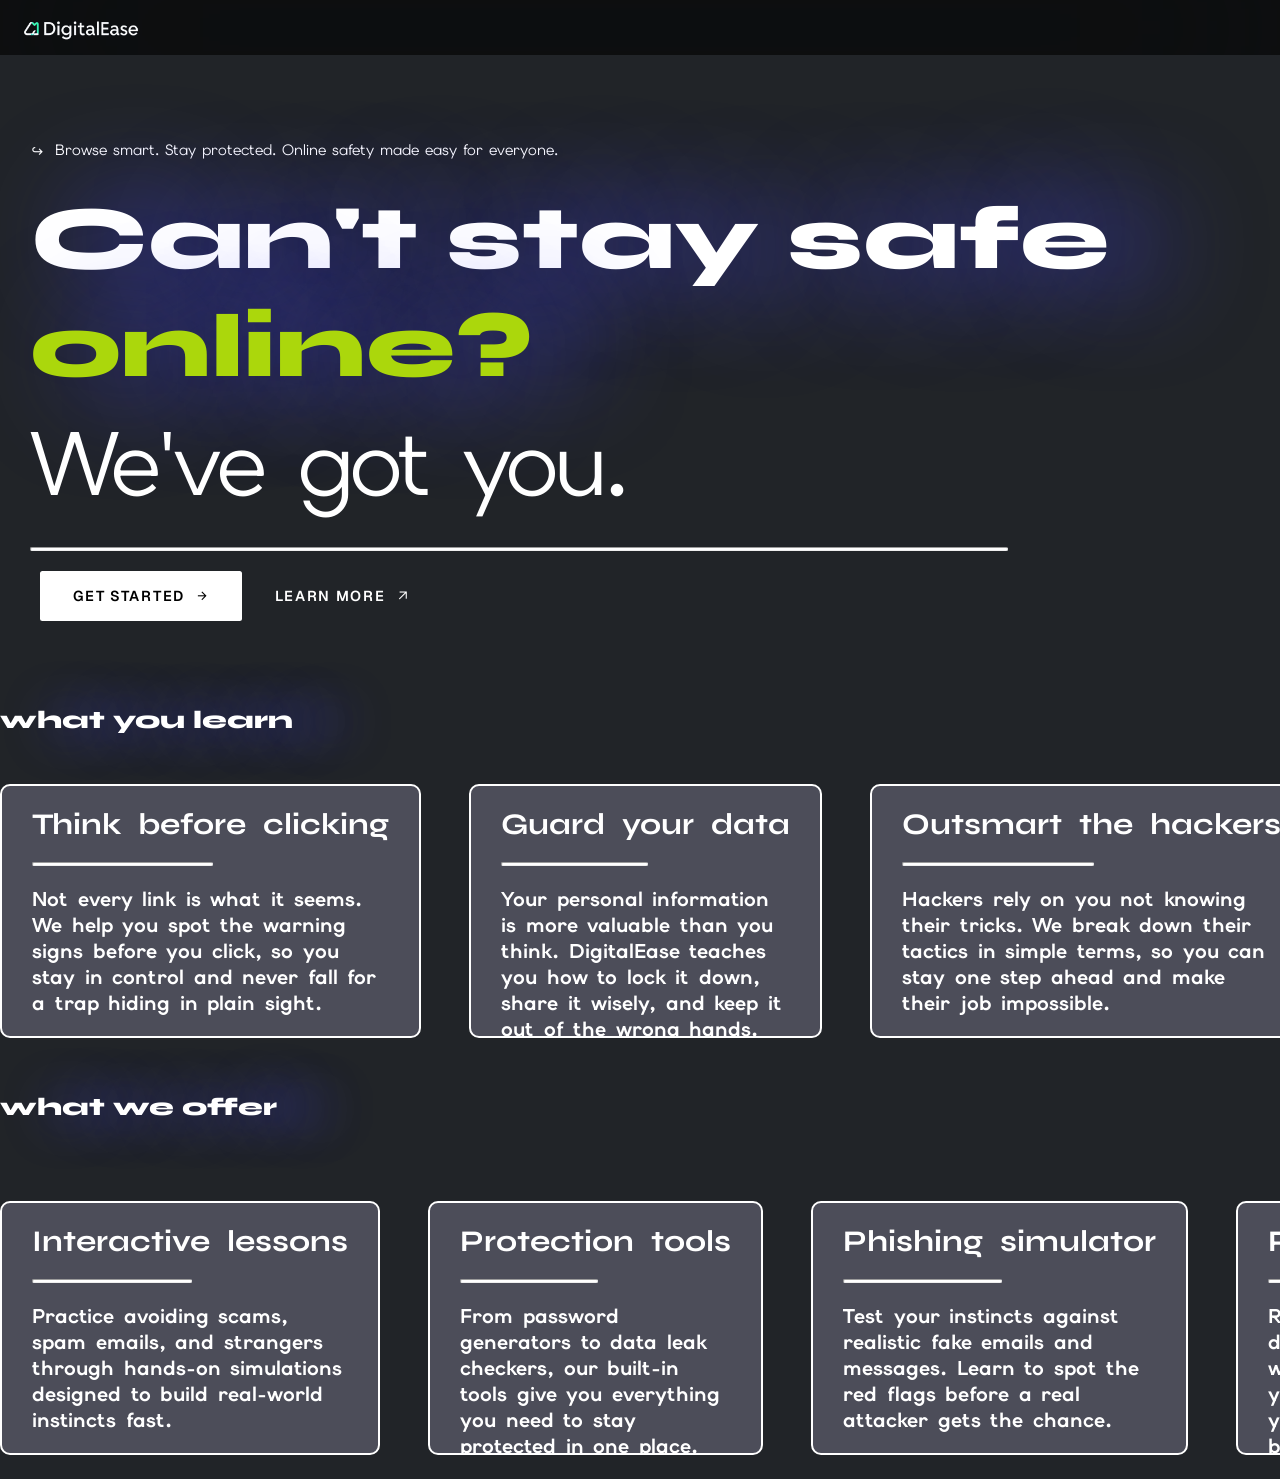
==== index.html @ a8e936d3 "commit" ====
<!doctype html>
<html lang="en">
  <head>
    <meta charset="UTF-8" />
    <meta name="viewport" content="width=device-width, initial-scale=1.0" />
    <link rel="stylesheet" href="styles/pages/index.css" />
    <link rel="stylesheet" href="styles/general.css" />
    <link rel="stylesheet" href="styles/header.css" />
    <link rel="icon" type="image/png" href="favicon-32x32.png" />
    <title>Hey there! - DigitalEase</title>
    <link rel="preconnect" href="https://fonts.googleapis.com" />
    <link rel="preconnect" href="https://fonts.gstatic.com" crossorigin />
    <link
      href="https://fonts.googleapis.com/css2?family=Elms+Sans:ital,wght@0,100..900;1,100..900&display=swap"
      rel="stylesheet"
    />
    <link
      href="https://fonts.googleapis.com/css2?family=Syne:wght@400;600;700;800&family=Geist:wght@300;400;500;600&display=swap"
      rel="stylesheet"
    />
    <link
      href="https://fonts.googleapis.com/css2?family=Material+Symbols+Outlined:wght,FILL@100..700,0..1&display=swap"
      rel="stylesheet"
    />
  </head>
  <body>
    <header>
      <img class="icon" src="images/DigitalEase logo.png" />
    </header>

    <main>
      <section class="brief-intro">
        <h2>
          <span class="ms">prompt_suggestion</span>Browse smart. Stay protected.
          Online safety made easy for everyone.
        </h2>
        <h1>Can't stay safe <span>online?</span></h1>
        <h2 id="word"></h2>

        <hr class="divider" />

        <div class="buttons">
          <a class="cta-a">
            <button class="cta">
              <span>Get Started</span>
              <span class="ms">arrow_forward</span>
            </button>
          </a>
          <a class="lm-a">
            <button class="lm">
              Learn More <span class="ms lm-ms">arrow_outward</span>
            </button>
          </a>
        </div>
      </section>

      <section class="benefits">
        <h2 class="label">what you learn</h2>
        <div class="marqueeTracks">
          <div class="marquee">
            <div class="marquee-inner">
              <div class="marquee-item">
                <h1>Think before clicking</h1>
                <hr class="marquee-divider" />
                <p>
                  Not every link is what it seems. We help you spot the warning
                  signs before you click, so you stay in control and never fall
                  for a trap hiding in plain sight.
                </p>
              </div>
              <div class="marquee-item">
                <h1>Guard your data</h1>
                <hr class="marquee-divider" />
                <p>
                  Your personal information is more valuable than you think.
                  DigitalEase teaches you how to lock it down, share it wisely,
                  and keep it out of the wrong hands.
                </p>
              </div>
              <div class="marquee-item">
                <h1>Outsmart the hackers</h1>
                <hr class="marquee-divider" />
                <p>
                  Hackers rely on you not knowing their tricks. We break down
                  their tactics in simple terms, so you can stay one step ahead
                  and make their job impossible.
                </p>
              </div>
              <div class="marquee-item">
                <h1>No more scams</h1>
                <hr class="marquee-divider" />
                <p>
                  From fake giveaways to phishing emails, scams are everywhere
                  online. Learn to recognize them instantly and never get fooled
                  by a too-good-to-be-true offer again.
                </p>
              </div>
              <div class="marquee-item">
                <h1>Shield your identity</h1>
                <hr class="marquee-divider" />
                <p>
                  Identity theft can happen to anyone, and recovering from it is
                  a nightmare. We show you how to protect your digital identity
                  before anyone gets the chance to steal it.
                </p>
              </div>
              <div class="marquee-item">
                <h1>Safer everyday</h1>
                <hr class="marquee-divider" />
                <p>
                  Online safety isn't a one-time thing — it's a daily habit.
                  DigitalEase gives you the knowledge and tools to make secure
                  choices every time you go online.
                </p>
              </div>
              <div class="marquee-item">
                <h1>Think before clicking</h1>
                <hr class="marquee-divider" />
                <p>
                  Not every link is what it seems. We help you spot the warning
                  signs before you click, so you stay in control and never fall
                  for a trap hiding in plain sight.
                </p>
              </div>
              <div class="marquee-item">
                <h1>Guard your data</h1>
                <hr class="marquee-divider" />
                <p>
                  Your personal information is more valuable than you think.
                  DigitalEase teaches you how to lock it down, share it wisely,
                  and keep it out of the wrong hands.
                </p>
              </div>
              <div class="marquee-item">
                <h1>Outsmart the hackers</h1>
                <hr class="marquee-divider" />
                <p>
                  Hackers rely on you not knowing their tricks. We break down
                  their tactics in simple terms, so you can stay one step ahead
                  and make their job impossible.
                </p>
              </div>
              <div class="marquee-item">
                <h1>No more scams</h1>
                <hr class="marquee-divider" />
                <p>
                  From fake giveaways to phishing emails, scams are everywhere
                  online. Learn to recognize them instantly and never get fooled
                  by a too-good-to-be-true offer again.
                </p>
              </div>
              <div class="marquee-item">
                <h1>Shield your identity</h1>
                <hr class="marquee-divider" />
                <p>
                  Identity theft can happen to anyone, and recovering from it is
                  a nightmare. We show you how to protect your digital identity
                  before anyone gets the chance to steal it.
                </p>
              </div>
              <div class="marquee-item">
                <h1>Safer everyday</h1>
                <hr class="marquee-divider" />
                <p>
                  Online safety isn't a one-time thing — it's a daily habit.
                  DigitalEase gives you the knowledge and tools to make secure
                  choices every time you go online.
                </p>
              </div>
            </div>
          </div>
        </div>
        <h2 class="label label2">what we offer</h2>
        <div class="marqueeTracks">
          <div class="marquee">
            <div class="marquee-inner inner2">
              <div class="marquee-item">
                <h1>Interactive lessons</h1>
                <hr class="marquee-divider" />
                <p>
                  Practice avoiding scams, spam emails, and strangers through
                  hands-on simulations designed to build real-world instincts fast.
                </p>
              </div>
              <div class="marquee-item">
                <h1>Protection tools</h1>
                <hr class="marquee-divider" />
                <p>
                  From password generators to data leak checkers, our built-in
                  tools give you everything you need to stay protected in one place.
                </p>
              </div>
              <div class="marquee-item">
                <h1>Phishing simulator</h1>
                <hr class="marquee-divider" />
                <p>
                  Test your instincts against realistic fake emails and messages.
                  Learn to spot the red flags before a real attacker gets the chance.
                </p>
              </div>
              <div class="marquee-item">
                <h1>Privacy checkup</h1>
                <hr class="marquee-divider" />
                <p>
                  Run a quick scan of your digital footprint and see what's exposed.
                  We'll walk you through tightening your privacy settings step by step.
                </p>
              </div>
              <div class="marquee-item">
                <h1>Safety quizzes</h1>
                <hr class="marquee-divider" />
                <p>
                  Put your knowledge to the test with short, engaging quizzes after
                  every lesson. Track what you've mastered and where you still need work.
                </p>
              </div>
              <div class="marquee-item">
                <h1>Progress tracking</h1>
                <hr class="marquee-divider" />
                <p>
                  Watch your safety skills grow over time. Your personal dashboard
                  shows completed lessons, earned badges, and your overall security score.
                </p>
              </div>
              <div class="marquee-item">
                <h1>Interactive lessons</h1>
                <hr class="marquee-divider" />
                <p>
                  Practice avoiding scams, spam emails, and strangers through
                  hands-on simulations designed to build real-world instincts fast.
                </p>
              </div>
              <div class="marquee-item">
                <h1>Protection tools</h1>
                <hr class="marquee-divider" />
                <p>
                  From password generators to data leak checkers, our built-in
                  tools give you everything you need to stay protected in one place.
                </p>
              </div>
              <div class="marquee-item">
                <h1>Phishing simulator</h1>
                <hr class="marquee-divider" />
                <p>
                  Test your instincts against realistic fake emails and messages.
                  Learn to spot the red flags before a real attacker gets the chance.
                </p>
              </div>
              <div class="marquee-item">
                <h1>Privacy checkup</h1>
                <hr class="marquee-divider" />
                <p>
                  Run a quick scan of your digital footprint and see what's exposed.
                  We'll walk you through tightening your privacy settings step by step.
                </p>
              </div>
              <div class="marquee-item">
                <h1>Safety quizzes</h1>
                <hr class="marquee-divider" />
                <p>
                  Put your knowledge to the test with short, engaging quizzes after
                  every lesson. Track what you've mastered and where you still need work.
                </p>
              </div>
              <div class="marquee-item">
                <h1>Progress tracking</h1>
                <hr class="marquee-divider" />
                <p>
                  Watch your safety skills grow over time. Your personal dashboard
                  shows completed lessons, earned badges, and your overall security score.
                </p>
              </div>
            </div>
          </div>
       </section>
    </main>

    <script src="scripts/typescript.js"></script>
  </body>
</html>
---- styles/pages/index.css ----
main {
  padding-top: clamp(6.8rem, 15vw + 1rem, 10rem);
  display: flex;
  flex-direction: column;
  gap: 4rem;
}

.brief-intro {
  position: relative;
  padding-inline: 30px;
  color: white;
  font-family: Elms Sans;
  transform: translateY(-20px);
  animation: fadeUp 2s ease-in-out forwards;
}

@keyframes fadeUp {
  0% {
    opacity: 0;
    transform: translateY(0);
  }
  100% {
    opacity: 1;
    transform: translateY(-20px);
  }
}

.brief-intro h2 {
  display: flex;
  align-items: center;
  margin-bottom: 25px;
  font-weight: 400;
  font-size: 15px;
  gap: 10px;
}

.brief-intro h1 {
  font-size: clamp(30px, 9vw, 90px);
  font-weight: 800;
  text-shadow: 50px 0 110px rgb(71, 71, 255);
  background-color: transparent;
  font-family: Syne;
}

#word {
  display: inline-block;
  transition:
    opacity 0.35s,
    transform 0.35s;
  font-family: "Elms Sans", sans-serif;
  margin-block: 20px;
  align-self: flex-start;
  z-index: 2;
  position: relative;
  isolation: isolate;
  font-size: clamp(30px, 9vw, 90px);
  letter-spacing: -0.045em;
  line-height: 0.96;
}

#word.out {
  opacity: 0;
  transform: translateY(-12px);
}

.brief-intro h1 span {
  color: rgb(171, 215, 12);
}

.divider {
  height: 2px;
  width: 80%;
  margin-block: 20px;
  background: white;
  border-radius: 999em;
}

.brief-intro .buttons {
  display: flex;
  padding-inline: 10px;
}

.cta,
.lm {
  font-size: clamp(0.5rem, 2vw, 0.9rem);
  display: flex;
  gap: 10px;
  align-items: center;
  padding: 1.1em 2.3em;
  border-radius: 2.5px;
  cursor: pointer;
  border: none;
  font-family: Geist;
  text-transform: uppercase;
  font-weight: 600;
  letter-spacing: 0.12em;
  background-color: white;
  white-space: nowrap;
}

.cta {
  position: relative;
  overflow: hidden;
  background: white;
  color: black;
}

.cta::before {
  content: "";
  color: black;
  display: flex;
  align-items: center;
  justify-content: center;
  position: absolute;
  inset: 0;
  background: rgb(171, 215, 12);
  transform: translateX(-101%);
  transition: transform 0.45s cubic-bezier(0.16, 1, 0.3, 1);
}

.cta span {
  position: relative;
  z-index: 1;
  transition: color 0.45s;
}

.cta:hover span {
  color: black;
}

.cta:hover::before {
  transform: translateX(0);
}

.buttons .lm {
  background-color: transparent;
  color: white;
}

.lm-ms {
  transition: margin-left 0.2s ease-in-out;
}

.buttons .lm:hover .lm-ms {
  margin-left: 10px;
}

/* Marquee */

.benefits .label {
  justify-self: center;
  text-shadow: 50px 0 50px rgb(71, 71, 255);
  color: white;
  font-family: Syne;
  margin-bottom: 25px;
  font-weight: 800;
  font-size: clamp(15px, 4vw, 25px);
}

.marquee {
  overflow: hidden;
}

.marqueeTracks {
  display: flex;
  flex-direction: column;
  font-family: Syne;
  font-weight: 700;
  gap: 1.5rem;
  margin-bottom: 0;
  padding-block: 1.5rem;
  color: white;
  font-size: clamp(2rem, 3vw + 1rem, 3rem);
}

.marquee-inner {
  display: inline-flex;
  white-space: nowrap;
  animation: scroll 60s linear infinite;
  animation-direction: reverse;
}

.inner2 {
  animation-direction: normal;
}

.marquee-item {
  margin-right: 3rem;
  background-color: rgb(76, 77, 89);
  padding-block: 20px;
  border: 2px white solid;
  border-radius: 10px;
  text-wrap: wrap;
  padding-inline: 30px;
  height: clamp(200px, 5vw, 250px);
  padding-bottom: 30px;
  word-spacing: 10px;
  transition: color 0.4s ease-in-out;
}

.marquee-divider {
  width: 50%;
  margin-block: 20px;
  height: 2px;
  border-radius: 999em;
  background-color: white;
  justify-self: center;
  transition: width 0.2s ease-in-out;
}

.marquee-item:hover .marquee-divider {
  width: 100%;
}

.marquee-item h1 {
  font-size: clamp(30px, 0.7rem, 40px);
  font-family: Syne;
  font-weight: 700;
  white-space: nowrap;
}

.marquee-item p {
  font-size: clamp(15px, 3vw, 20px);
  font-family: Elms Sans;
  word-spacing: 0.5px;
}

.marqueeTracks .item1 {
  color: white;
}

.marquee-inner:hover {
  animation-play-state: paused;
  cursor: pointer;
}
@keyframes scroll {
  from {
    transform: translateX(0);
  }
  to {
    transform: translateX(-50%);
  }
}

.label2 {
  padding-block: 30px;
}
---- styles/general.css ----
* {
  margin: 0;
  padding: 0;
}

.ms {
  font-family: "Material Symbols Outlined";
  font-weight: normal;
  font-style: normal;
  font-size: inherit;
  display: inline-block;
  line-height: 1;
  white-space: nowrap;
  letter-spacing: normal;
  word-wrap: normal;
  direction: ltr;
  font-feature-settings: "liga";
  -webkit-font-smoothing: antialiased;
}

body {
  background-color: rgb(33, 36, 40);
}
---- styles/header.css ----
header {
  display: flex;
  align-items: center;
  height: 50px;
  position: fixed;
  padding-top: 5px;
  background-color: rgba(0, 0, 0, 0.6);
  backdrop-filter: blur(100px) saturate(150%);
  -webkit-backdrop-filter: blur(100px) saturate(150%);
  z-index: 1000;
  top: 0;
  left: 0;
  right: 0;
}

header .icon {
  width: 120px;
  position: relative;
  left: 20px;
  height: 23px;
}
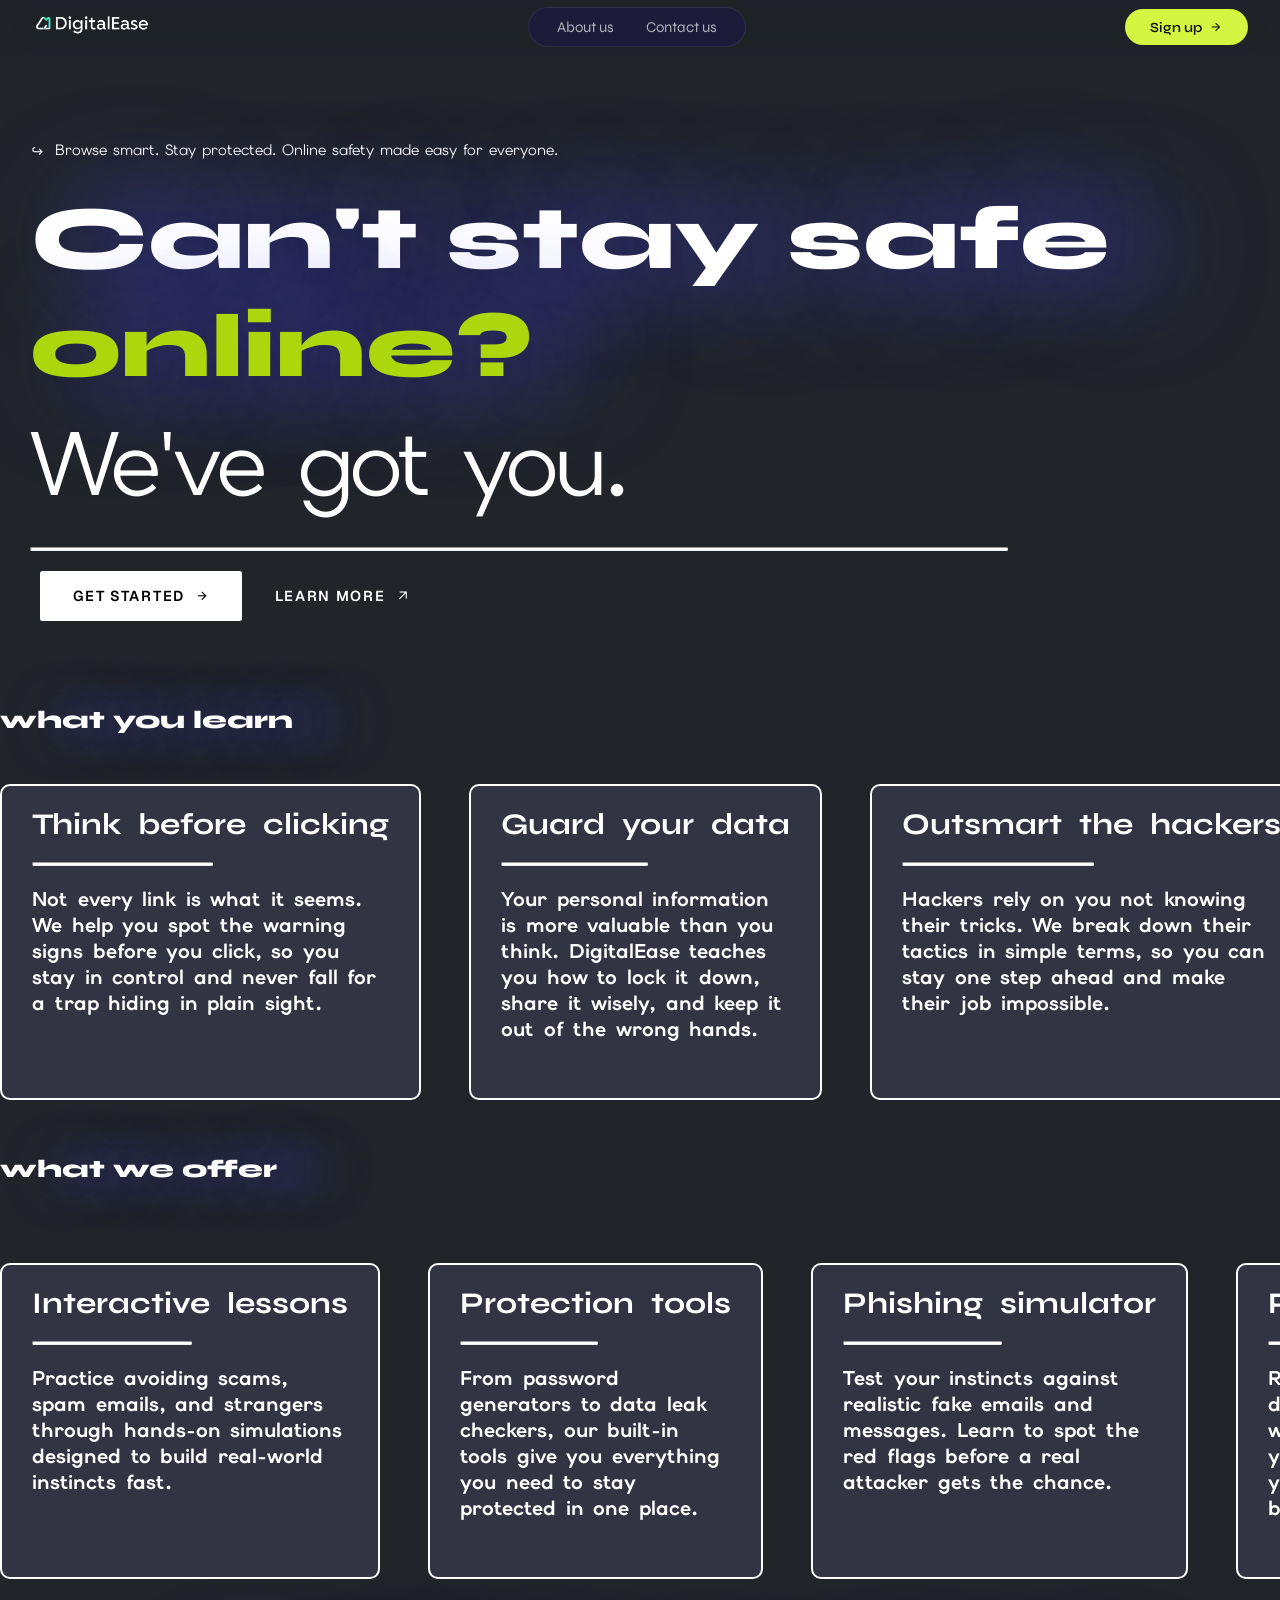
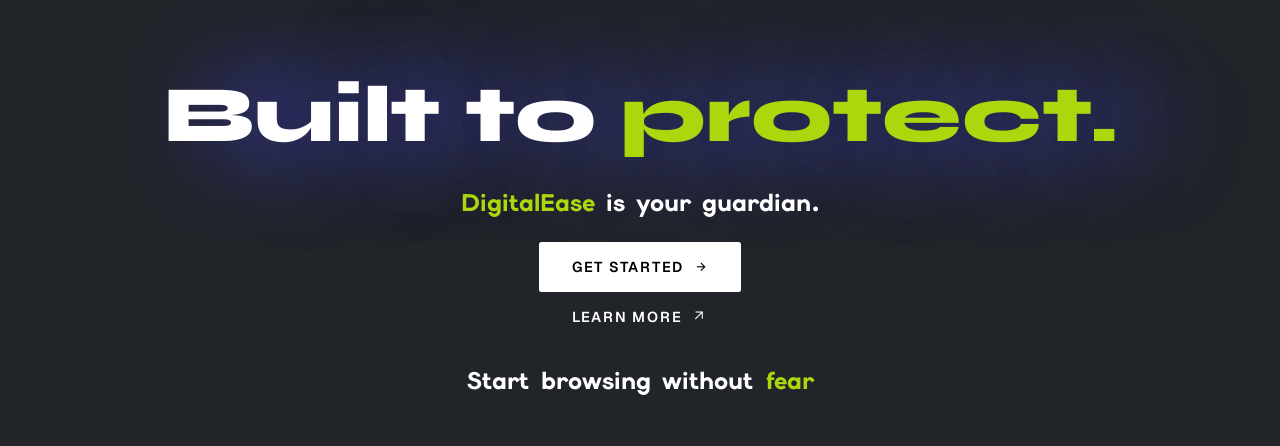
==== commit 75c3ab63: "commit" ====
--- a/index.html
+++ b/index.html
@@ -6,7 +6,7 @@
     <link rel="stylesheet" href="styles/pages/index.css" />
     <link rel="stylesheet" href="styles/general.css" />
     <link rel="stylesheet" href="styles/header.css" />
-    <link rel="icon" type="image/png" href="favicon-32x32.png" />
+    <link rel="icon" type="image/png" href="favicon-16x16.png" />
     <title>Hey there! - DigitalEase</title>
     <link rel="preconnect" href="https://fonts.googleapis.com" />
     <link rel="preconnect" href="https://fonts.gstatic.com" crossorigin />
@@ -24,18 +24,16 @@
     />
   </head>
   <body>
-    <header>
-      <img class="icon" src="images/DigitalEase logo.png" />
-    </header>
+    <header id="header"></header>
 
     <main>
       <section class="brief-intro">
         <h2>
-          <span class="ms">prompt_suggestion</span>Browse smart. Stay protected.
+          <span translate="no" class="ms">prompt_suggestion</span>Browse smart. Stay protected.
           Online safety made easy for everyone.
         </h2>
         <h1>Can't stay safe <span>online?</span></h1>
-        <h2 id="word"></h2>
+        <h2 translate="no" id="word"></h2>
 
         <hr class="divider" />
 
@@ -48,7 +46,7 @@
           </a>
           <a class="lm-a">
             <button class="lm">
-              Learn More <span class="ms lm-ms">arrow_outward</span>
+              Learn More <span class="ms lm-ms" translate="no">arrow_outward</span>
             </button>
           </a>
         </div>
@@ -273,8 +271,28 @@
             </div>
           </div>
        </section>
+
+       <section class="brief-outro1">
+        <h1 class="label">Built to <span>protect.</span></h1>
+        <h2 class="sub-label"><span>DigitalEase</span> is your guardian.</h2>
+        <div class="buttons">
+          <a class="cta-a">
+            <button class="cta">
+              <span>Get Started</span>
+              <span class="ms">arrow_forward</span>
+            </button>
+          </a>
+          <a class="lm-a">
+            <button class="lm">
+              Learn More <span class="ms lm-ms" translate="no">arrow_outward</span>
+            </button>
+          </a>
+        </div>
+        <h2 class="outro">Start browsing without <span>fear</span></h2>
+       </section>
     </main>
 
+    <script src="components/header.js"></script>
     <script src="scripts/typescript.js"></script>
   </body>
 </html>
--- a/styles/pages/index.css
+++ b/styles/pages/index.css
@@ -2,6 +2,7 @@
   padding-top: clamp(6.8rem, 15vw + 1rem, 10rem);
   display: flex;
   flex-direction: column;
+  padding-bottom: 50px;
   gap: 4rem;
 }
 
@@ -186,13 +187,12 @@
 
 .marquee-item {
   margin-right: 3rem;
-  background-color: rgb(76, 77, 89);
+  background-color: rgb(50, 52, 67);
   padding-block: 20px;
   border: 2px white solid;
   border-radius: 10px;
   text-wrap: wrap;
   padding-inline: 30px;
-  height: clamp(200px, 5vw, 250px);
   padding-bottom: 30px;
   word-spacing: 10px;
   transition: color 0.4s ease-in-out;
@@ -245,3 +245,33 @@
 .label2 {
   padding-block: 30px;
 }
+
+.brief-outro1 {
+  display: flex;
+  flex-direction: column;
+  justify-content: center;
+  align-items: center;
+  gap: 1.5rem;
+}
+
+.brief-outro1 h1,
+.brief-outro1 h2 {
+  font-family: Syne;
+  font-weight: 800;
+  color: white;
+}
+
+.brief-outro1 h1 span,
+.brief-outro1 h2 span {
+  color: rgb(171, 215, 12);
+}
+
+.brief-outro1 h1 {
+  font-size: clamp(1.5rem, 7vw, 5rem);
+  text-shadow: 50px 0 100px rgb(71, 71, 255);
+  white-space: nowrap;
+}
+
+.brief-outro1 h2 {
+  font-family: Elms Sans;
+}
--- a/styles/general.css
+++ b/styles/general.css
@@ -1,6 +1,11 @@
 * {
   margin: 0;
   padding: 0;
+}
+
+*::selection {
+  background-color: rgb(158, 198, 14);
+  color: black;
 }
 
 .ms {
@@ -21,3 +26,21 @@
 body {
   background-color: rgb(33, 36, 40);
 }
+
+::-webkit-scrollbar {
+  width: 8px;
+}
+
+::-webkit-scrollbar-track {
+  background: #0f0d28;
+}
+
+::-webkit-scrollbar-thumb {
+  background-color: #333060;
+  border-radius: 999em;
+  transition: background-color 0.2s ease-in-out;
+}
+
+::-webkit-scrollbar-thumb:hover {
+  background-color: #d4f542;
+}
--- a/styles/header.css
+++ b/styles/header.css
@@ -1,21 +1,243 @@
 header {
   display: flex;
   align-items: center;
-  height: 50px;
+  justify-content: space-between;
+  height: 30px;
+  padding: 12px 32px;
   position: fixed;
-  padding-top: 5px;
-  background-color: rgba(0, 0, 0, 0.6);
-  backdrop-filter: blur(100px) saturate(150%);
-  -webkit-backdrop-filter: blur(100px) saturate(150%);
-  z-index: 1000;
   top: 0;
   left: 0;
   right: 0;
+  z-index: 1000;
+  background: rgba(0, 0, 0, 0.01);
+  backdrop-filter: blur(12px) saturate(120%);
+  -webkit-backdrop-filter: blur(120%) saturate(120%);
 }
 
 header .icon {
-  width: 120px;
+  height: 22px;
+  width: auto;
+}
+
+header .buttons {
+  display: flex;
+  align-items: center;
+  gap: 2rem;
+  padding: 10px 28px;
+  border-radius: 999em;
+  background-color: rgba(30, 27, 60, 0.85);
+  backdrop-filter: blur(12px);
+  -webkit-backdrop-filter: blur(12px);
+  border: 1px solid rgba(255, 255, 255, 0.08);
+}
+
+header .buttons a {
+  color: rgba(255, 255, 255, 0.65);
+  font-family: Syne, sans-serif;
+  font-size: 15px;
+  text-decoration: none;
+  transition: color 0.2s;
+}
+
+header .buttons a:hover {
+  color: #ffffff;
+}
+
+header .sign-up-btn {
+  display: flex;
+  align-items: center;
+  padding: 9px 25px;
+  border-radius: 999em;
+  background-color: #d4f542;
+  color: #111;
+  font-family: Syne, sans-serif;
+  font-size: 14px;
+  font-weight: 600;
+  text-decoration: none;
   position: relative;
-  left: 20px;
-  height: 23px;
-}
+  overflow: hidden;
+  transition:
+    background-color 0.2s,
+    transform 0.15s;
+}
+
+.sign-up-btn .ms {
+  transform: translateY(2px);
+  padding-left: 4px;
+}
+
+.sign-up-btn:before {
+  content: "";
+  color: black;
+  display: flex;
+  align-items: center;
+  justify-content: center;
+  position: absolute;
+  inset: 0;
+  background: rgb(255, 255, 255);
+  transform: translateX(-101%);
+  transition: transform 0.45s cubic-bezier(0.16, 1, 0.3, 1);
+}
+
+.sign-up-btn:hover::before {
+  transform: translateX(0);
+}
+
+.sign-up-btn span {
+  z-index: 2;
+}
+
+header .sign-up-btn .material-symbols-outlined {
+  font-size: 16px;
+}
+
+header .hamburger {
+  display: none;
+  background: none;
+  border: none;
+  color: white;
+  font-size: 27px;
+  cursor: pointer;
+  transition: color 0.2s ease-in-out;
+}
+
+header .hamburger:hover {
+  color: rgb(171, 215, 12);
+}
+
+.mobile-menu {
+  display: flex;
+  position: fixed;
+  overflow: hidden;
+  height: fit-content;
+  border-top-right-radius: 0 !important;
+  border-bottom-right-radius: 0 !important;
+  padding-bottom: 20px;
+  border-radius: 25px;
+  top: 0;
+  right: 0;
+  bottom: 0;
+  width: 300px;
+  background: rgb(15, 13, 40);
+  backdrop-filter: blur(16px);
+  flex-direction: column;
+  gap: 2rem;
+  z-index: 9999;
+  transform: translateX(100%);
+  transition: transform 0.35s ease;
+}
+
+.mobile-menu .menu-a {
+  text-decoration: none;
+}
+
+.mobile-menu .menu-a .ms {
+  font-size: 20px;
+}
+
+.mobile-menu .sign-up-a .btn {
+  display: flex;
+  align-items: center;
+  width: fit-content !important;
+  gap: 6px;
+  padding: 8px 20px !important;
+  gap: 0.7rem !important;
+  justify-self: center;
+  white-space: nowrap;
+  border-radius: 999em;
+  background-color: hsl(104, 100%, 71%) !important;
+  color: #111 !important;
+  font-family: Syne, sans-serif;
+  font-size: 15px !important;
+  font-weight: 600;
+  text-decoration: none;
+  position: relative;
+  overflow: hidden;
+  transition: transform 0.2s ease-in-out !important;
+}
+
+.mobile-menu .sign-up-a .btn:hover {
+  transform: translateY(-5px);
+}
+
+.mobile-menu .menu-a .btn {
+  background-color: rgb(52, 52, 88);
+  display: flex;
+  gap: 5%;
+  align-items: center;
+  color: white;
+  border: none;
+  padding-inline: 15px;
+  padding-block: 10px;
+  cursor: pointer;
+  font-size: 15px;
+  text-align: left;
+  width: 100%;
+  font-family: Syne;
+  font-weight: 700;
+  transition: filter 0.2s ease-in-out;
+}
+
+.mobile-menu .menu-a .btn:hover {
+  filter: brightness(1.2);
+}
+
+.mobile-menu.open {
+  transform: translateX(0);
+}
+
+.mobile-menu.open body {
+  filter: brightness(0.5);
+}
+
+.account-divider {
+  width: 70%;
+  position: relative;
+  transform: translateX(-50%);
+  left: 50%;
+}
+
+.mobile-menu a:hover {
+  opacity: 1;
+}
+
+.mobile-menu .close-menu {
+  position: absolute;
+  top: 20px;
+  right: 28px;
+  background: none;
+  border: none;
+  color: white;
+  font-size: 32px;
+  cursor: pointer;
+}
+
+.mobile-menu .account-info {
+  padding-inline: 20px;
+  padding-block: 10px;
+  padding-bottom: 0;
+  font-size: 18px;
+  display: flex;
+  flex-direction: column;
+  align-items: center;
+  justify-self: center;
+  gap: 1rem;
+  font-family: Syne;
+  font-weight: 800;
+  color: white;
+}
+
+.mobile-menu .account-info .ms {
+  font-size: 45px;
+}
+
+@media (max-width: 700px) {
+  header .buttons,
+  header .sign-up-btn {
+    display: none;
+  }
+
+  header .hamburger {
+    display: block;
+  }
+}
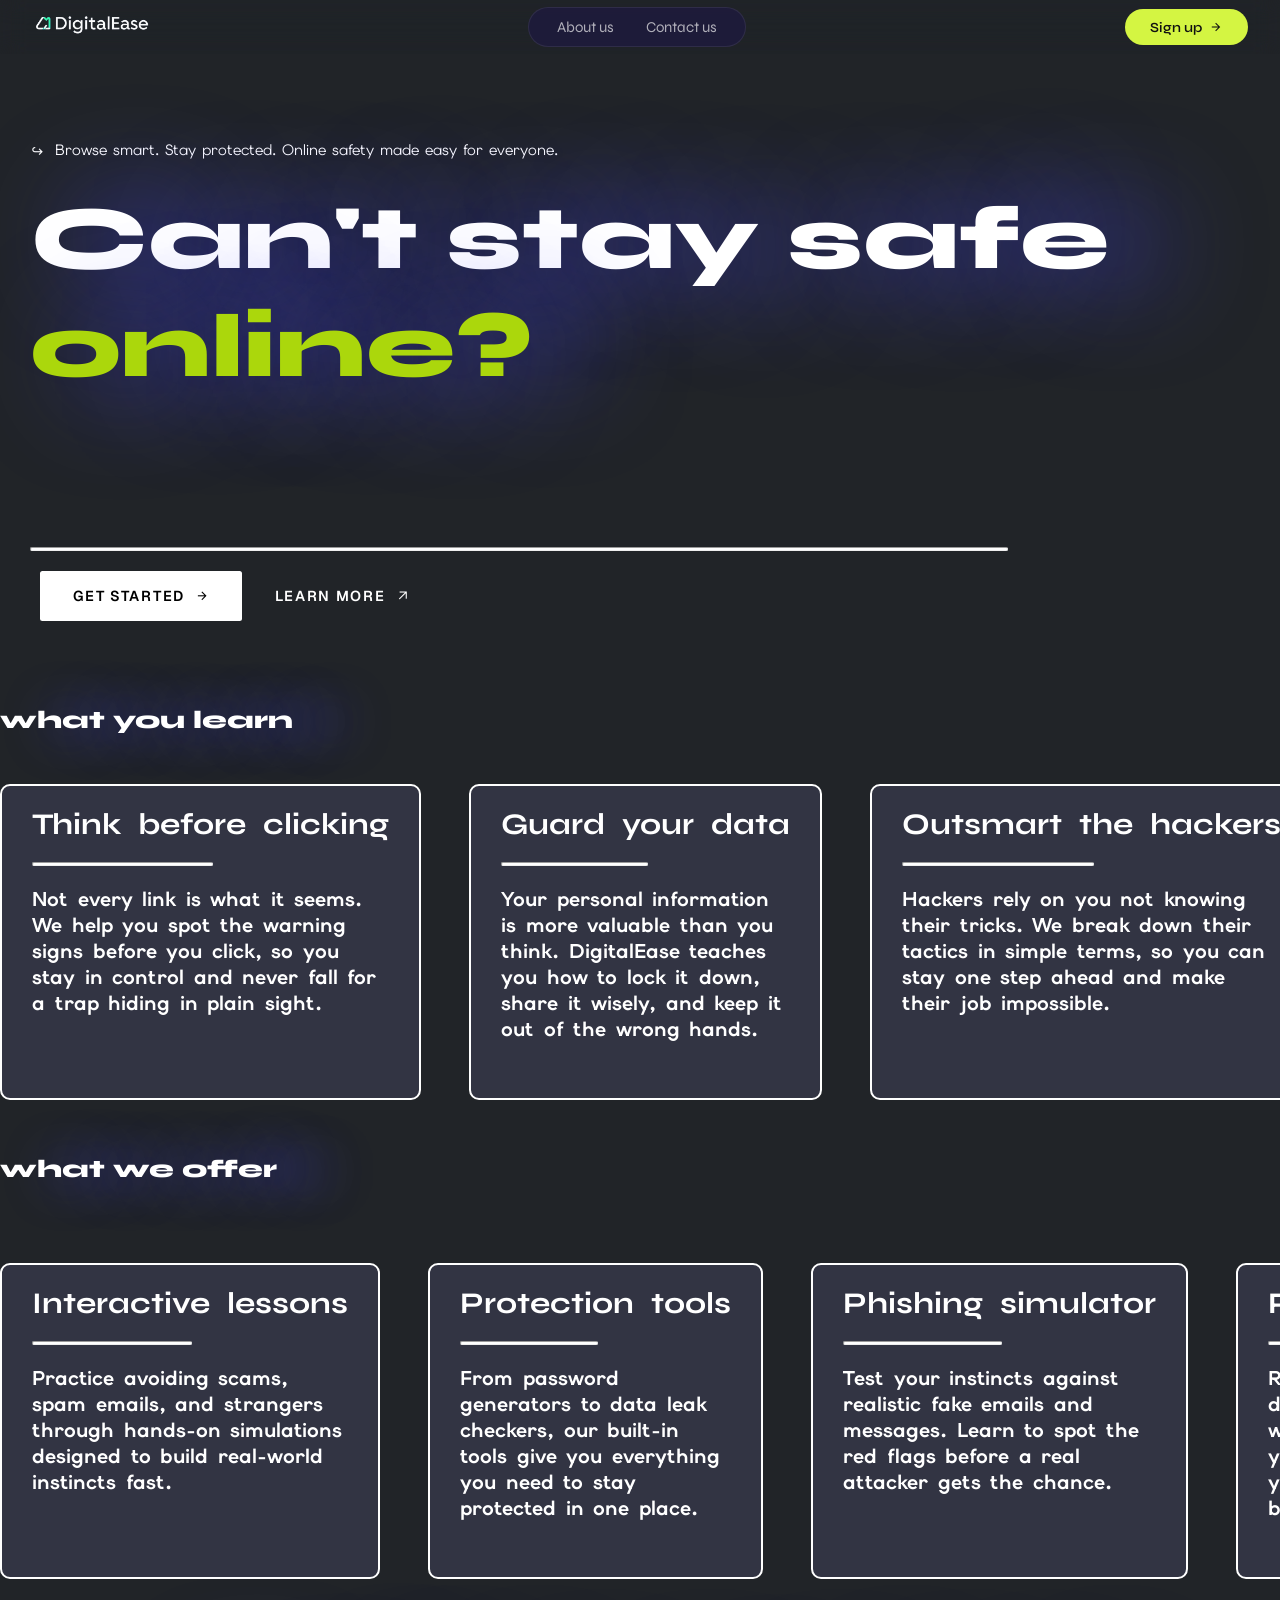
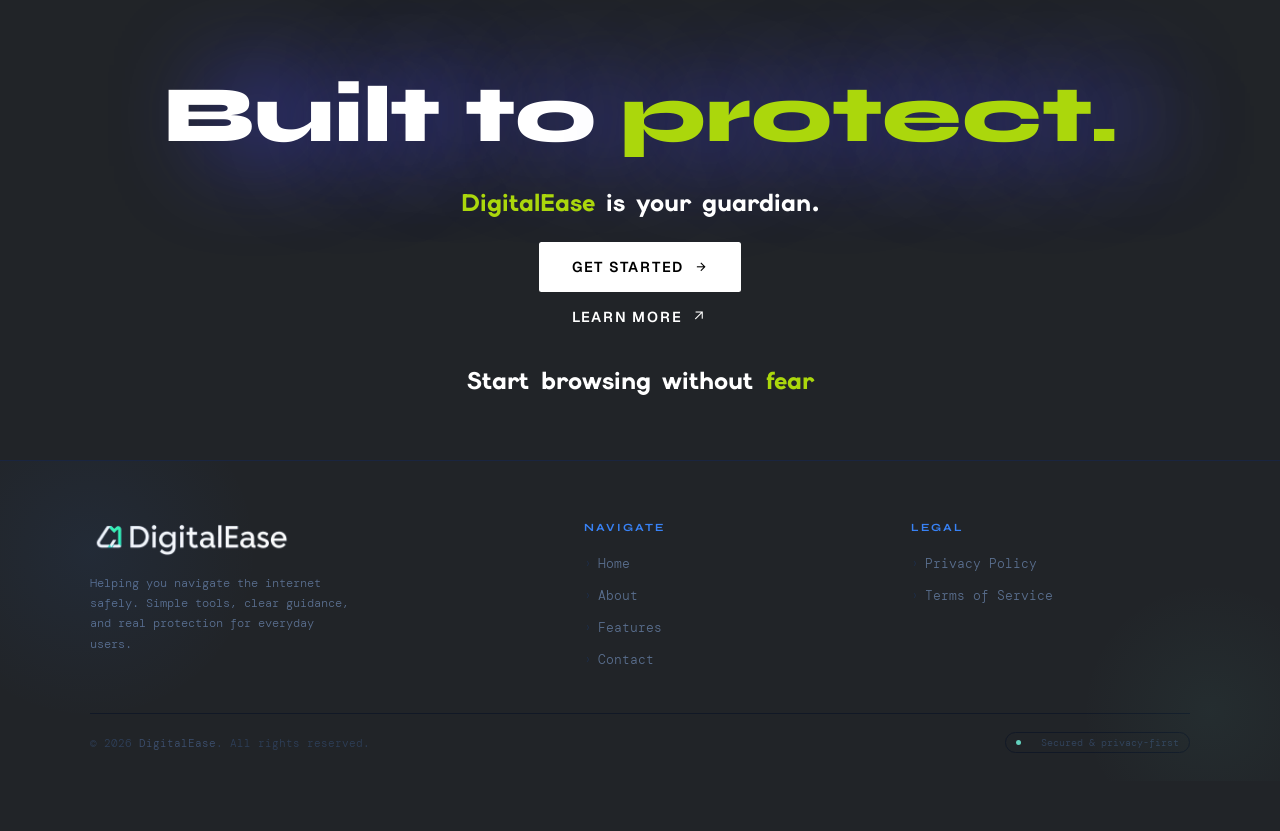
==== commit d71f17da: "commit" ====
--- a/index.html
+++ b/index.html
@@ -6,6 +6,7 @@
     <link rel="stylesheet" href="styles/pages/index.css" />
     <link rel="stylesheet" href="styles/general.css" />
     <link rel="stylesheet" href="styles/header.css" />
+    <link rel="stylesheet" href="styles/footer.css" />
     <link rel="icon" type="image/png" href="favicon-16x16.png" />
     <title>Hey there! - DigitalEase</title>
     <link rel="preconnect" href="https://fonts.googleapis.com" />
@@ -290,9 +291,12 @@
         </div>
         <h2 class="outro">Start browsing without <span>fear</span></h2>
        </section>
+
+       <div id="footer"></div>
     </main>
 
     <script src="components/header.js"></script>
+    <script src="components/footer.js"></script>
     <script src="scripts/typescript.js"></script>
   </body>
 </html>
--- a/styles/header.css
+++ b/styles/header.css
@@ -118,7 +118,7 @@
   right: 0;
   bottom: 0;
   width: 300px;
-  background: rgb(15, 13, 40);
+  background: rgb(25, 22, 62);
   backdrop-filter: blur(16px);
   flex-direction: column;
   gap: 2rem;
--- a/styles/footer.css
+++ b/styles/footer.css
@@ -0,0 +1,209 @@
+@import url("https://fonts.googleapis.com/css2?family=Syne:wght@400;600;700;800&family=DM+Mono:wght@300;400&display=swap");
+
+.logo {
+  width: 200px;
+}
+
+#footer {
+  color: #c8d4e8;
+  font-family: "DM Mono", monospace;
+  padding: 60px 40px 28px;
+  border-top: 1px solid #1a2540;
+  position: relative;
+  overflow: hidden;
+}
+
+#footer::before {
+  content: "";
+  position: absolute;
+  top: -80px;
+  left: -80px;
+  width: 340px;
+  height: 340px;
+  background: radial-gradient(
+    circle,
+    rgba(56, 130, 246, 0.07) 0%,
+    transparent 70%
+  );
+  pointer-events: none;
+}
+
+#footer::after {
+  content: "";
+  position: absolute;
+  bottom: -60px;
+  right: -60px;
+  width: 260px;
+  height: 260px;
+  background: radial-gradient(
+    circle,
+    rgba(99, 210, 190, 0.05) 0%,
+    transparent 70%
+  );
+  pointer-events: none;
+}
+
+.footer-grid {
+  max-width: 1100px;
+  margin: 0 auto;
+  display: grid;
+  grid-template-columns: 1.6fr 1fr 1fr;
+  gap: 48px;
+}
+
+.footer-logo {
+  font-family: "Syne", sans-serif;
+  font-weight: 800;
+  font-size: 22px;
+  color: #ffffff;
+  letter-spacing: -0.5px;
+  display: flex;
+  align-items: center;
+  gap: 10px;
+  margin-bottom: 14px;
+  text-decoration: none;
+}
+
+.footer-logo-icon {
+  width: 32px;
+  height: 32px;
+  background: linear-gradient(135deg, #3882f6, #63d2be);
+  border-radius: 8px;
+  display: flex;
+  align-items: center;
+  justify-content: center;
+  font-size: 14px;
+}
+
+.footer-tagline {
+  font-size: 12px;
+  line-height: 1.7;
+  color: #5a6f8f;
+  max-width: 260px;
+  font-weight: 300;
+}
+
+.footer-socials {
+  display: flex;
+  gap: 10px;
+  margin-top: 24px;
+}
+
+.footer-col-title {
+  font-family: "Syne", sans-serif;
+  font-size: 11px;
+  font-weight: 700;
+  letter-spacing: 2px;
+  text-transform: uppercase;
+  color: #3882f6;
+  margin-bottom: 18px;
+}
+
+.footer-links {
+  list-style: none;
+  padding: 0;
+  margin: 0;
+  display: flex;
+  flex-direction: column;
+  gap: 11px;
+}
+
+.footer-links a {
+  color: #5a6f8f;
+  text-decoration: none;
+  font-size: 13px;
+  font-weight: 300;
+  transition: color 0.2s ease;
+  display: inline-flex;
+  align-items: center;
+  gap: 6px;
+}
+
+.footer-links a::before {
+  content: "›";
+  color: #1e2d47;
+  transition:
+    color 0.2s ease,
+    transform 0.2s ease;
+  display: inline-block;
+}
+
+.footer-links a:hover {
+  color: #c8d4e8;
+}
+
+.footer-links a:hover::before {
+  color: #3882f6;
+  transform: translateX(2px);
+}
+
+.footer-divider {
+  max-width: 1100px;
+  margin: 44px auto 0;
+  border: none;
+  border-top: 1px solid #111826;
+}
+
+.footer-bottom {
+  max-width: 1100px;
+  margin: 18px auto 0;
+  display: flex;
+  align-items: center;
+  justify-content: space-between;
+  flex-wrap: wrap;
+  gap: 10px;
+}
+
+.footer-copy {
+  font-size: 11px;
+  color: #2e3f59;
+  font-weight: 300;
+}
+
+.footer-copy span {
+  color: #3d5070;
+}
+
+.footer-badge {
+  font-size: 10px;
+  color: #33455f;
+  border: 1px solid #111826;
+  border-radius: 20px;
+  padding: 3px 10px;
+  display: flex;
+  align-items: center;
+  gap: 20px;
+  font-weight: 300;
+}
+
+.footer-badge::before {
+  content: "";
+  width: 5px;
+  height: 5px;
+  border-radius: 50%;
+  background: #63d2be;
+  display: inline-block;
+}
+
+@media (max-width: 768px) {
+  #footer {
+    padding: 44px 24px 24px;
+  }
+  .footer-grid {
+    grid-template-columns: 1fr 1fr;
+    gap: 36px;
+  }
+  .footer-brand {
+    grid-column: 1 / -1;
+  }
+}
+
+@media (max-width: 480px) {
+  .footer-grid {
+    grid-template-columns: 1fr;
+  }
+  .footer-bottom {
+    flex-direction: column;
+    align-items: flex-start;
+  }
+}
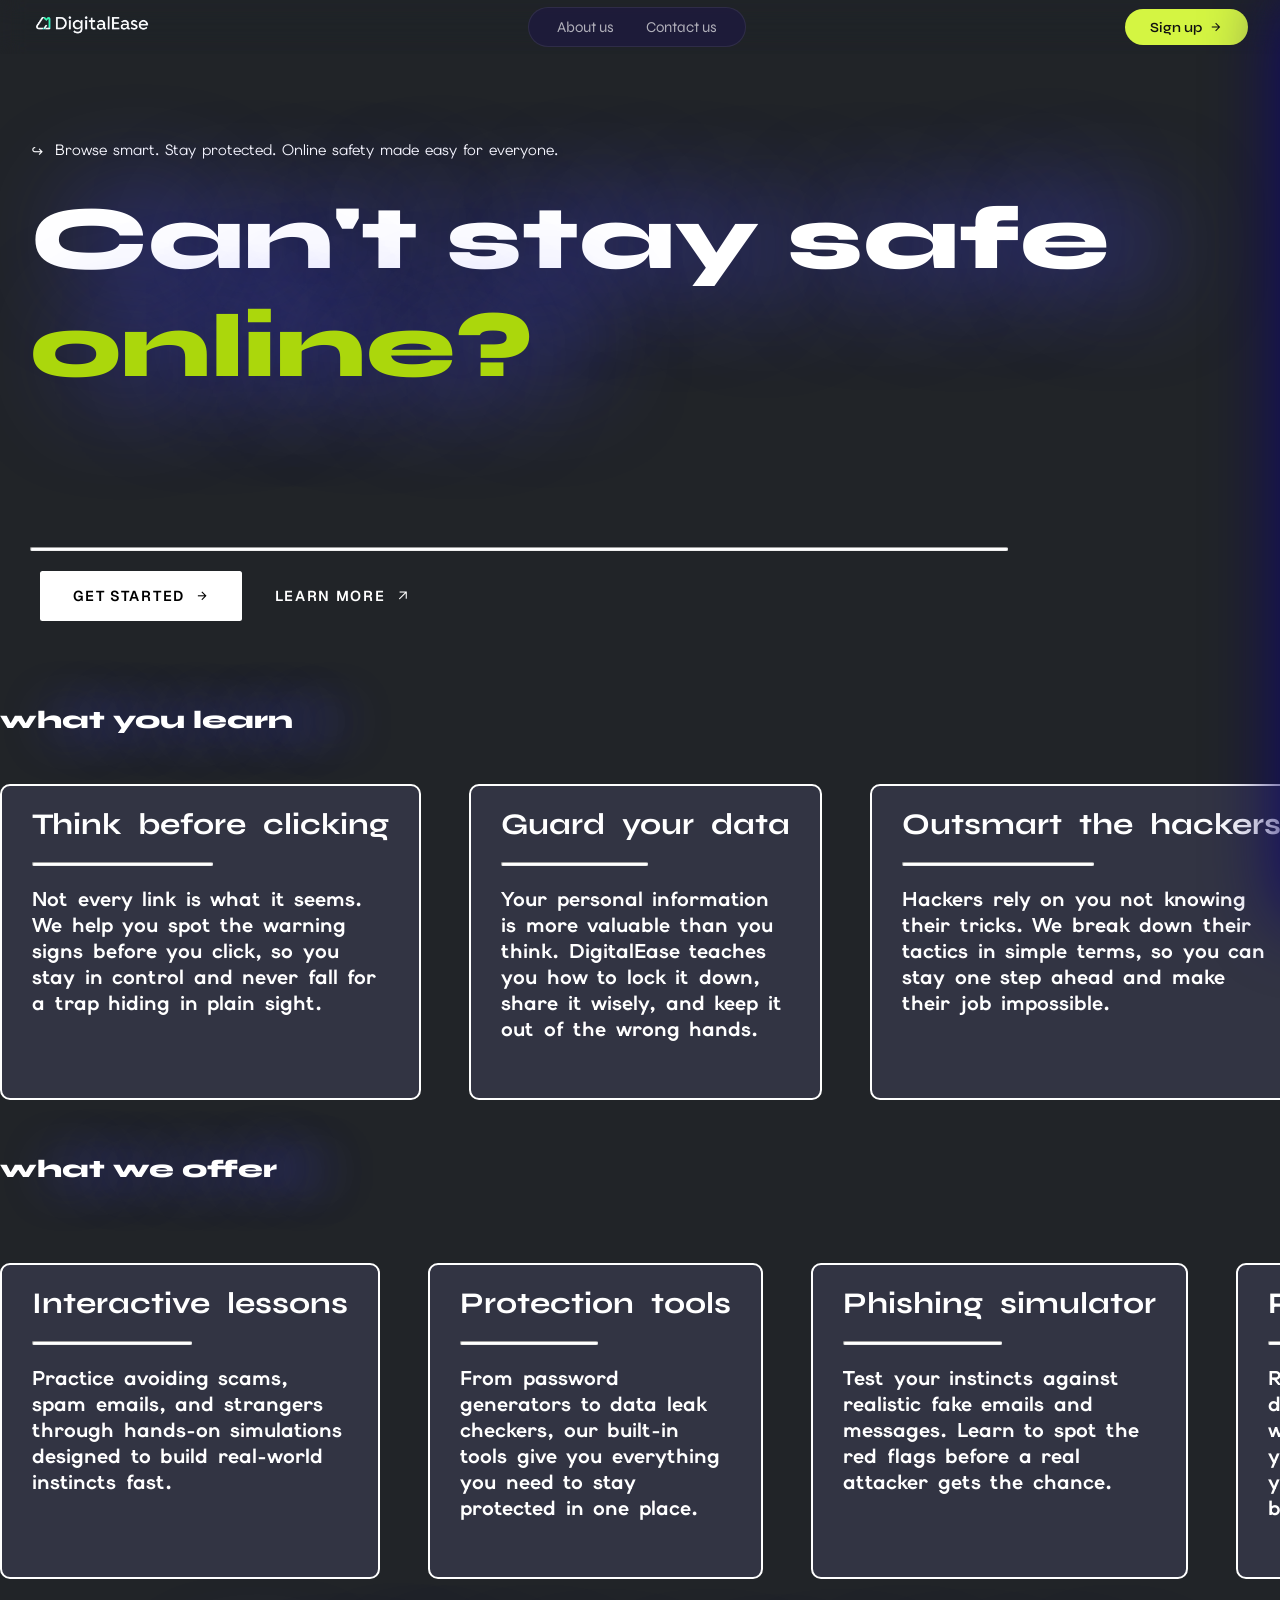
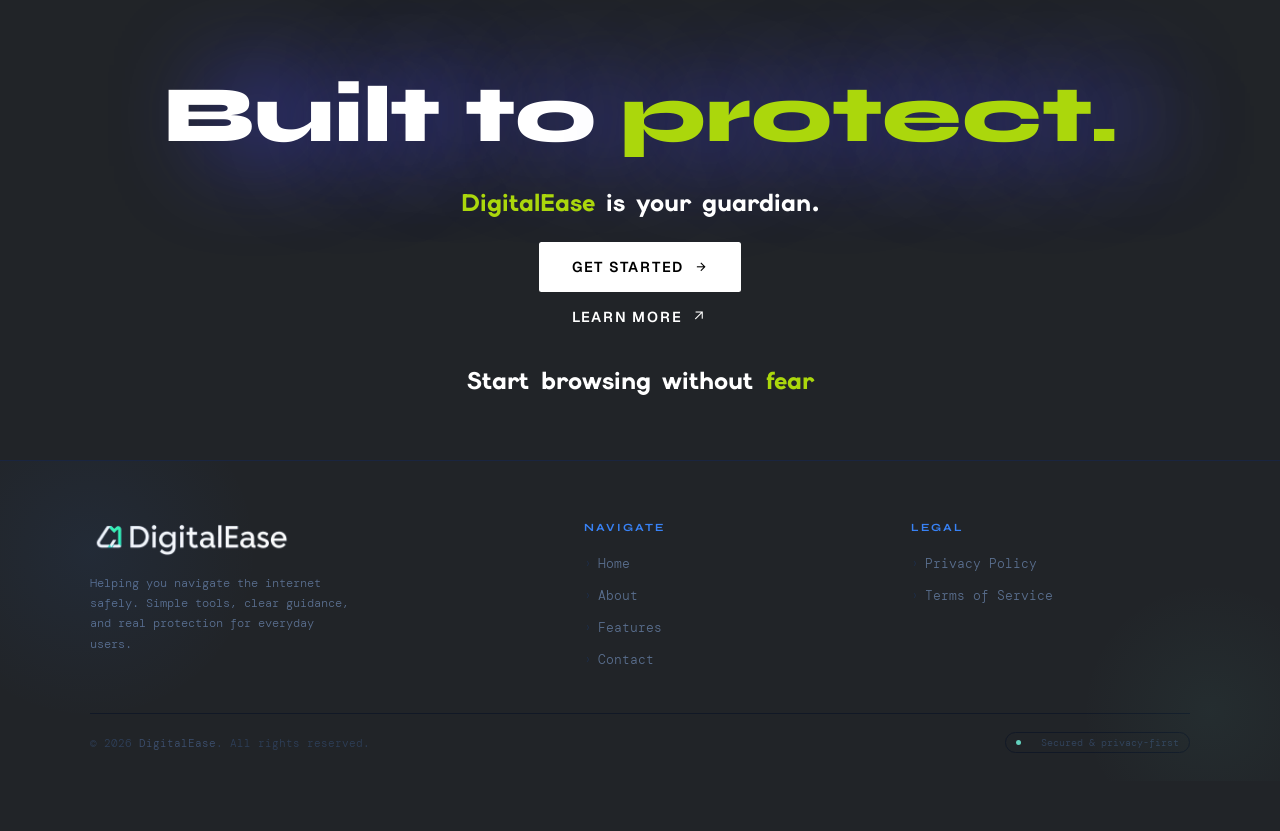
==== commit 3c1d71f2: "commit" ====
--- a/index.html
+++ b/index.html
@@ -39,13 +39,13 @@
         <hr class="divider" />
 
         <div class="buttons">
-          <a class="cta-a">
+          <a class="cta-a" href="pages/signup.html">
             <button class="cta">
               <span>Get Started</span>
               <span class="ms">arrow_forward</span>
             </button>
           </a>
-          <a class="lm-a">
+          <a class="lm-a" href="pages/about.html">
             <button class="lm">
               Learn More <span class="ms lm-ms" translate="no">arrow_outward</span>
             </button>
@@ -277,13 +277,13 @@
         <h1 class="label">Built to <span>protect.</span></h1>
         <h2 class="sub-label"><span>DigitalEase</span> is your guardian.</h2>
         <div class="buttons">
-          <a class="cta-a">
+          <a class="cta-a" href="pages/signup.html">
             <button class="cta">
               <span>Get Started</span>
               <span class="ms">arrow_forward</span>
             </button>
           </a>
-          <a class="lm-a">
+          <a class="lm-a" href="pages/signup.html">
             <button class="lm">
               Learn More <span class="ms lm-ms" translate="no">arrow_outward</span>
             </button>
--- a/styles/pages/index.css
+++ b/styles/pages/index.css
@@ -4,6 +4,10 @@
   flex-direction: column;
   padding-bottom: 50px;
   gap: 4rem;
+}
+
+a {
+  text-decoration: none;
 }
 
 .brief-intro {
@@ -250,6 +254,7 @@
   display: flex;
   flex-direction: column;
   justify-content: center;
+  text-align: center;
   align-items: center;
   gap: 1.5rem;
 }
--- a/styles/header.css
+++ b/styles/header.css
@@ -109,16 +109,18 @@
   display: flex;
   position: fixed;
   overflow: hidden;
-  height: fit-content;
+  height: 100vh;
   border-top-right-radius: 0 !important;
   border-bottom-right-radius: 0 !important;
+  border-top-left-radius: 0 !important;
   padding-bottom: 20px;
   border-radius: 25px;
+  box-shadow: 0 0 70px rgb(14, 6, 106);
   top: 0;
   right: 0;
   bottom: 0;
   width: 300px;
-  background: rgb(25, 22, 62);
+  background: rgb(255, 255, 255);
   backdrop-filter: blur(16px);
   flex-direction: column;
   gap: 2rem;
@@ -137,18 +139,19 @@
 
 .mobile-menu .sign-up-a .btn {
   display: flex;
-  align-items: center;
-  width: fit-content !important;
-  gap: 6px;
+  justify-content: center;
+  align-items: center;
   padding: 8px 20px !important;
-  gap: 0.7rem !important;
+  gap: 0.8rem !important;
   justify-self: center;
   white-space: nowrap;
-  border-radius: 999em;
+  width: 90% !important;
+  padding-inline: 20px;
+  border-radius: 5px;
   background-color: hsl(104, 100%, 71%) !important;
   color: #111 !important;
   font-family: Syne, sans-serif;
-  font-size: 15px !important;
+  font-size: 13px !important;
   font-weight: 600;
   text-decoration: none;
   position: relative;
@@ -156,24 +159,31 @@
   transition: transform 0.2s ease-in-out !important;
 }
 
+.mobile-menu .sign-up-a .btn .ms {
+  font-size: 20px !important;
+  color: black;
+}
+
 .mobile-menu .sign-up-a .btn:hover {
   transform: translateY(-5px);
 }
 
 .mobile-menu .menu-a .btn {
-  background-color: rgb(52, 52, 88);
-  display: flex;
-  gap: 5%;
+  background-color: rgb(11, 21, 39);
+  display: flex;
+  gap: 10%;
   align-items: center;
   color: white;
   border: none;
   padding-inline: 15px;
   padding-block: 10px;
   cursor: pointer;
-  font-size: 15px;
+  font-size: 12px;
   text-align: left;
   width: 100%;
-  font-family: Syne;
+  font-family: Geist;
+  text-transform: uppercase;
+  letter-spacing: 0.15em;
   font-weight: 700;
   transition: filter 0.2s ease-in-out;
 }
@@ -186,14 +196,16 @@
   transform: translateX(0);
 }
 
-.mobile-menu.open body {
-  filter: brightness(0.5);
+main.open {
+  filter: brightness(0.5) !important;
 }
 
 .account-divider {
   width: 70%;
   position: relative;
   transform: translateX(-50%);
+  border: 0.1pt black solid;
+  opacity: 0.2;
   left: 50%;
 }
 
@@ -201,34 +213,43 @@
   opacity: 1;
 }
 
-.mobile-menu .close-menu {
+.mobile-menu .account-wrap {
+  display: flex;
   position: absolute;
-  top: 20px;
-  right: 28px;
-  background: none;
-  border: none;
-  color: white;
-  font-size: 32px;
-  cursor: pointer;
+  bottom: 70px;
+  left: 50%;
+  transform: translateX(-50%);
+  align-items: center;
+  flex-direction: row;
 }
 
 .mobile-menu .account-info {
   padding-inline: 20px;
   padding-block: 10px;
   padding-bottom: 0;
-  font-size: 18px;
+  font-size: 13px;
+  letter-spacing: 0.15em;
   display: flex;
   flex-direction: column;
   align-items: center;
   justify-self: center;
   gap: 1rem;
-  font-family: Syne;
+  font-family: Geist;
+  text-transform: uppercase;
   font-weight: 800;
-  color: white;
-}
-
-.mobile-menu .account-info .ms {
-  font-size: 45px;
+}
+
+.mobile-menu .account {
+  position: absolute;
+  width: 100%;
+  display: flex;
+  flex-direction: column;
+  gap: 2rem;
+  bottom: 100px;
+}
+
+.mobile-menu .account-wrap .ms {
+  font-size: 60px;
 }
 
 @media (max-width: 700px) {
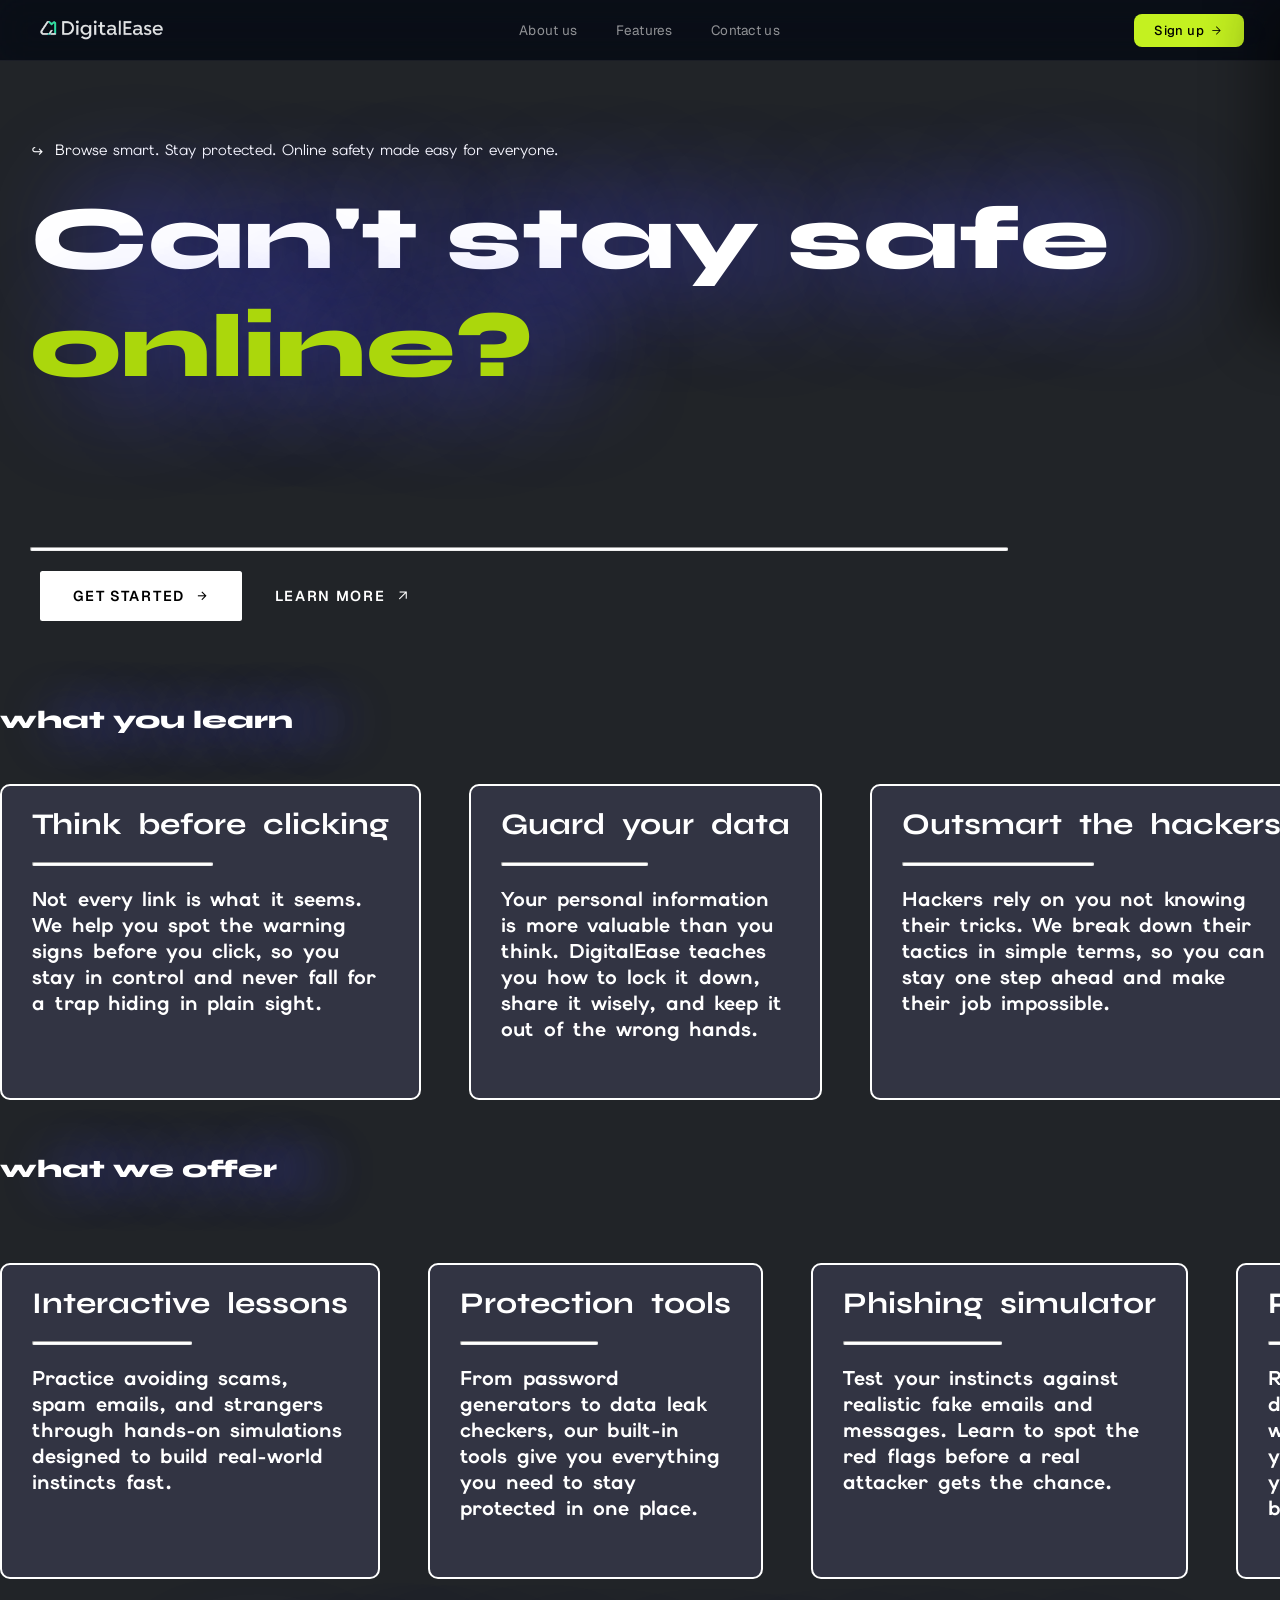
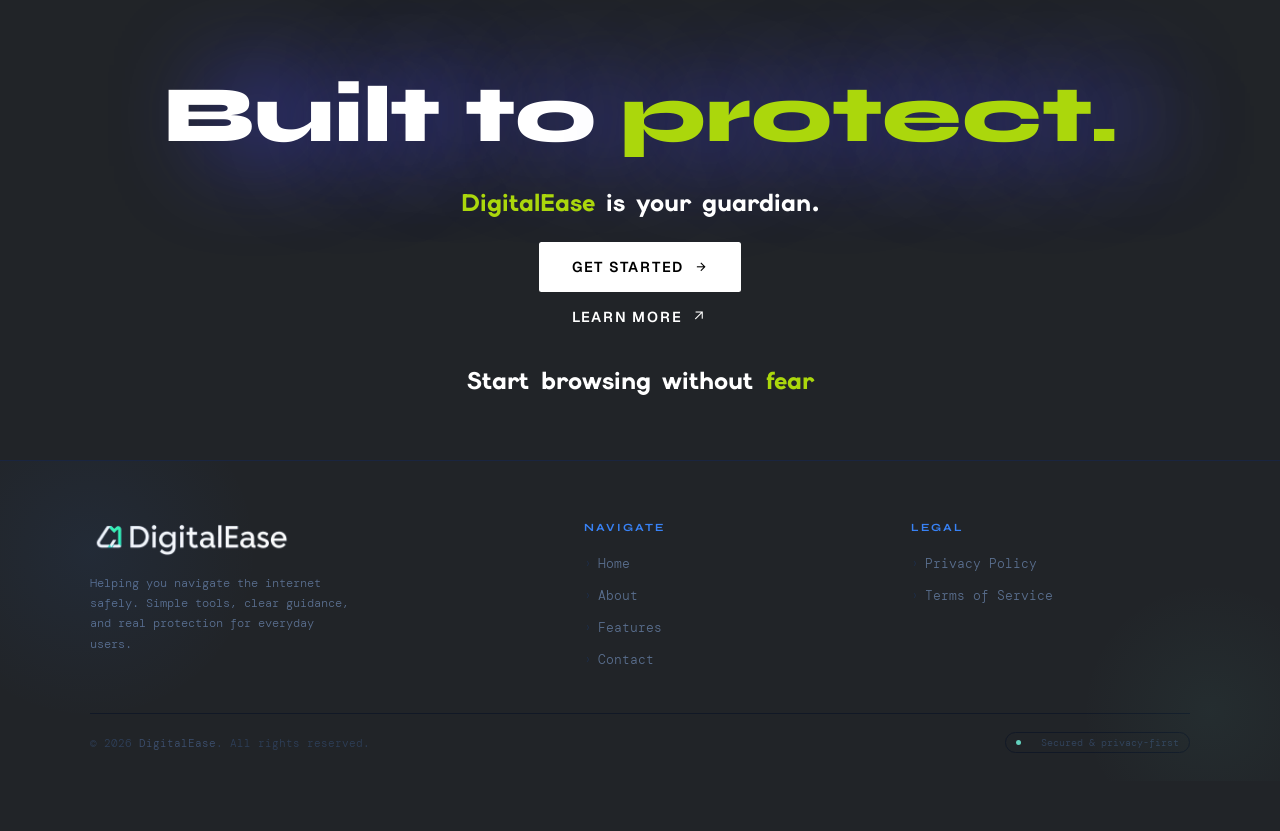
==== commit 08f5e236: "commit" ====
--- a/index.html
+++ b/index.html
@@ -233,7 +233,7 @@
                 <h1>Protection tools</h1>
                 <hr class="marquee-divider" />
                 <p>
-                  From password generators to data leak checkers, our built-in
+                  From password generators to malware scanners, our built-in
                   tools give you everything you need to stay protected in one place.
                 </p>
               </div>
--- a/styles/header.css
+++ b/styles/header.css
@@ -2,254 +2,290 @@
   display: flex;
   align-items: center;
   justify-content: space-between;
-  height: 30px;
-  padding: 12px 32px;
+  height: 60px;
+  padding: 0 36px;
   position: fixed;
   top: 0;
   left: 0;
   right: 0;
   z-index: 1000;
-  background: rgba(0, 0, 0, 0.01);
-  backdrop-filter: blur(12px) saturate(120%);
-  -webkit-backdrop-filter: blur(120%) saturate(120%);
+  background: rgba(10, 14, 23, 0.72);
+  backdrop-filter: blur(16px) saturate(140%);
+  -webkit-backdrop-filter: blur(16px) saturate(140%);
+  border-bottom: 1px solid rgba(255, 255, 255, 0.06);
+  transition: background 0.3s ease;
 }
 
 header .icon {
-  height: 22px;
+  height: 24px;
   width: auto;
 }
 
+header .logo-link {
+  display: flex;
+  align-items: center;
+  opacity: 0.9;
+  transition: opacity 0.2s;
+}
+
+header .logo-link:hover {
+  opacity: 1;
+}
+
 header .buttons {
   display: flex;
   align-items: center;
-  gap: 2rem;
-  padding: 10px 28px;
-  border-radius: 999em;
-  background-color: rgba(30, 27, 60, 0.85);
-  backdrop-filter: blur(12px);
-  -webkit-backdrop-filter: blur(12px);
-  border: 1px solid rgba(255, 255, 255, 0.08);
+  gap: 2.4rem;
+  background: none;
+  border: none;
+  padding: 0;
 }
 
 header .buttons a {
-  color: rgba(255, 255, 255, 0.65);
-  font-family: Syne, sans-serif;
-  font-size: 15px;
+  color: rgba(255, 255, 255, 0.55);
+  font-family: "Geist", sans-serif;
+  font-size: 13.5px;
+  font-weight: 400;
+  letter-spacing: 0.02em;
   text-decoration: none;
+  position: relative;
   transition: color 0.2s;
+}
+
+header .buttons a::after {
+  content: "";
+  position: absolute;
+  bottom: -3px;
+  left: 0;
+  right: 0;
+  height: 1px;
+  background: #4a90d9;
+  transform: scaleX(0);
+  transform-origin: left;
+  transition: transform 0.25s ease;
 }
 
 header .buttons a:hover {
   color: #ffffff;
 }
+header .buttons a:hover::after {
+  transform: scaleX(1);
+}
 
 header .sign-up-btn {
   display: flex;
   align-items: center;
-  padding: 9px 25px;
-  border-radius: 999em;
-  background-color: #d4f542;
-  color: #111;
-  font-family: Syne, sans-serif;
-  font-size: 14px;
-  font-weight: 600;
+  gap: 6px;
+  padding: 8px 20px;
+  border-radius: 8px;
+  background: rgb(196, 241, 32);
+  color: black;
+  font-family: "Geist", sans-serif;
+  font-size: 13px;
+  font-weight: 500;
+  letter-spacing: 0.03em;
   text-decoration: none;
   position: relative;
   overflow: hidden;
   transition:
-    background-color 0.2s,
-    transform 0.15s;
-}
-
-.sign-up-btn .ms {
-  transform: translateY(2px);
-  padding-left: 4px;
-}
-
-.sign-up-btn:before {
-  content: "";
-  color: black;
-  display: flex;
-  align-items: center;
-  justify-content: center;
-  position: absolute;
-  inset: 0;
-  background: rgb(255, 255, 255);
-  transform: translateX(-101%);
-  transition: transform 0.45s cubic-bezier(0.16, 1, 0.3, 1);
-}
-
-.sign-up-btn:hover::before {
-  transform: translateX(0);
+    background 0.2s,
+    transform 0.15s,
+    box-shadow 0.2s;
+}
+
+header .sign-up-btn:hover {
+  background: rgb(160, 195, 31);
+  box-shadow: 0 0 18px rgba(51, 223, 46, 0.4);
+  transform: translateY(-1px);
 }
 
 .sign-up-btn span {
   z-index: 2;
-}
-
-header .sign-up-btn .material-symbols-outlined {
-  font-size: 16px;
+  display: flex;
+  align-items: center;
+  gap: 5px;
+}
+.sign-up-btn .ms {
+  font-size: 15px;
+  font-variation-settings: "wght" 300;
 }
 
 header .hamburger {
   display: none;
   background: none;
   border: none;
-  color: white;
-  font-size: 27px;
+  color: rgba(255, 255, 255, 0.7);
+  font-size: 26px;
   cursor: pointer;
-  transition: color 0.2s ease-in-out;
+  padding: 4px;
+  border-radius: 6px;
+  transition:
+    color 0.2s,
+    background 0.2s;
 }
 
 header .hamburger:hover {
-  color: rgb(171, 215, 12);
+  color: #ffffff;
+  background: rgba(255, 255, 255, 0.08);
 }
 
 .mobile-menu {
-  display: flex;
   position: fixed;
-  overflow: hidden;
-  height: 100vh;
-  border-top-right-radius: 0 !important;
-  border-bottom-right-radius: 0 !important;
-  border-top-left-radius: 0 !important;
-  padding-bottom: 20px;
-  border-radius: 25px;
-  box-shadow: 0 0 70px rgb(14, 6, 106);
   top: 0;
   right: 0;
   bottom: 0;
-  width: 300px;
-  background: rgb(255, 255, 255);
-  backdrop-filter: blur(16px);
+  height: fit-content;
+  width: 280px;
+  border: 3px solid rgba(255, 255, 255, 0.126);
+  border-top: 0;
+  display: flex;
   flex-direction: column;
-  gap: 2rem;
+  border-bottom-left-radius: 8px;
+  border-bottom-right-radius: 8px;
   z-index: 9999;
   transform: translateX(100%);
-  transition: transform 0.35s ease;
+  transition: transform 0.32s cubic-bezier(0.16, 1, 0.3, 1);
+  box-shadow: -20px 0 60px rgba(0, 0, 0, 0.5);
+  background-color: #0d1117;
+  opacity: 0.9;
+}
+
+.mobile-menu.open {
+  transform: translateX(0);
+}
+
+.mobile-menu::before {
+  content: "";
+  display: block;
+  height: 30px;
+  flex-shrink: 0;
+}
+
+.mobile-menu .sec-btns {
+  display: flex;
+  flex-direction: column;
+  padding: 20px 16px;
+  gap: 4px;
 }
 
 .mobile-menu .menu-a {
   text-decoration: none;
 }
 
-.mobile-menu .menu-a .ms {
-  font-size: 20px;
-}
-
-.mobile-menu .sign-up-a .btn {
-  display: flex;
-  justify-content: center;
-  align-items: center;
-  padding: 8px 20px !important;
-  gap: 0.8rem !important;
-  justify-self: center;
-  white-space: nowrap;
-  width: 90% !important;
-  padding-inline: 20px;
-  border-radius: 5px;
-  background-color: hsl(104, 100%, 71%) !important;
-  color: #111 !important;
-  font-family: Syne, sans-serif;
-  font-size: 13px !important;
-  font-weight: 600;
-  text-decoration: none;
-  position: relative;
-  overflow: hidden;
-  transition: transform 0.2s ease-in-out !important;
-}
-
-.mobile-menu .sign-up-a .btn .ms {
-  font-size: 20px !important;
-  color: black;
-}
-
-.mobile-menu .sign-up-a .btn:hover {
-  transform: translateY(-5px);
-}
-
 .mobile-menu .menu-a .btn {
-  background-color: rgb(11, 21, 39);
-  display: flex;
-  gap: 10%;
-  align-items: center;
-  color: white;
-  border: none;
-  padding-inline: 15px;
-  padding-block: 10px;
+  display: flex;
+  align-items: center;
+  gap: 12px;
+  width: 100%;
+  padding: 12px 16px;
+  border-radius: 8px;
+  background: transparent;
+  border: none;
+  color: rgba(255, 255, 255, 0.6);
+  font-family: "Geist", sans-serif;
+  font-size: 13px;
+  font-weight: 400;
+  letter-spacing: 0.04em;
+  text-transform: uppercase;
   cursor: pointer;
-  font-size: 12px;
+  transition:
+    background 0.18s,
+    color 0.18s;
   text-align: left;
-  width: 100%;
-  font-family: Geist;
-  text-transform: uppercase;
-  letter-spacing: 0.15em;
-  font-weight: 700;
-  transition: filter 0.2s ease-in-out;
+}
+
+.mobile-menu .menu-a .btn .ms {
+  font-size: 18px;
+  color: #4a90d9;
 }
 
 .mobile-menu .menu-a .btn:hover {
-  filter: brightness(1.2);
-}
-
-.mobile-menu.open {
-  transform: translateX(0);
-}
-
-main.open {
-  filter: brightness(0.5) !important;
+  background: rgba(255, 255, 255, 0.06);
+  color: #ffffff;
 }
 
 .account-divider {
-  width: 70%;
-  position: relative;
-  transform: translateX(-50%);
-  border: 0.1pt black solid;
-  opacity: 0.2;
-  left: 50%;
-}
-
-.mobile-menu a:hover {
-  opacity: 1;
-}
-
-.mobile-menu .account-wrap {
-  display: flex;
-  position: absolute;
-  bottom: 70px;
-  left: 50%;
-  transform: translateX(-50%);
-  align-items: center;
-  flex-direction: row;
-}
-
-.mobile-menu .account-info {
-  padding-inline: 20px;
-  padding-block: 10px;
-  padding-bottom: 0;
-  font-size: 13px;
-  letter-spacing: 0.15em;
-  display: flex;
-  flex-direction: column;
-  align-items: center;
-  justify-self: center;
-  gap: 1rem;
-  font-family: Geist;
-  text-transform: uppercase;
-  font-weight: 800;
+  margin: 16px 20px;
+  border: none;
+  border-top: 1px solid rgba(255, 255, 255, 0.08);
 }
 
 .mobile-menu .account {
   position: absolute;
+  bottom: 40px;
+  left: 0;
+  right: 0;
+  padding: 0 16px;
+  display: flex;
+  flex-direction: column;
+}
+
+.mobile-menu .account-wrap {
+  display: flex;
+  align-items: center;
+  gap: 20px;
+  padding: 20px 20px;
+  border-radius: 8px;
+  background: rgba(255, 255, 255, 0.04);
+}
+
+.mobile-menu .account-wrap .ms {
+  font-size: 36px;
+  color: rgba(255, 255, 255, 0.3);
+}
+
+.mobile-menu .account-info {
+  display: flex;
+  flex-direction: column;
+  gap: 4px;
+  font-family: "Geist", sans-serif;
+  font-size: 11px;
+  font-weight: 600;
+  letter-spacing: 0.1em;
+  text-transform: uppercase;
+  color: rgba(255, 255, 255, 0.4);
+}
+
+.mobile-menu .sign-up-a {
+  text-decoration: none;
+}
+
+.mobile-menu .sign-up-a .btn {
+  display: flex;
+  align-items: center;
+  justify-content: center;
+  gap: 8px;
+  padding: 11px 20px;
+  border-radius: 8px;
+  background: #2563eb;
+  border: none;
+  color: #ffffff;
+  font-family: "Geist", sans-serif;
+  font-size: 12px;
+  font-weight: 500;
+  letter-spacing: 0.06em;
+  text-transform: uppercase;
+  cursor: pointer;
   width: 100%;
-  display: flex;
-  flex-direction: column;
-  gap: 2rem;
-  bottom: 100px;
-}
-
-.mobile-menu .account-wrap .ms {
-  font-size: 60px;
+  transition:
+    background 0.2s,
+    transform 0.15s;
+}
+
+.mobile-menu .sign-up-a .btn .ms {
+  font-size: 16px;
+  color: white;
+}
+
+.mobile-menu .sign-up-a .btn:hover {
+  background: #1d4ed8;
+  transform: translateY(-1px);
+}
+
+main.open {
+  filter: brightness(0.4);
+  pointer-events: none;
+  transition: filter 0.32s ease;
 }
 
 @media (max-width: 700px) {
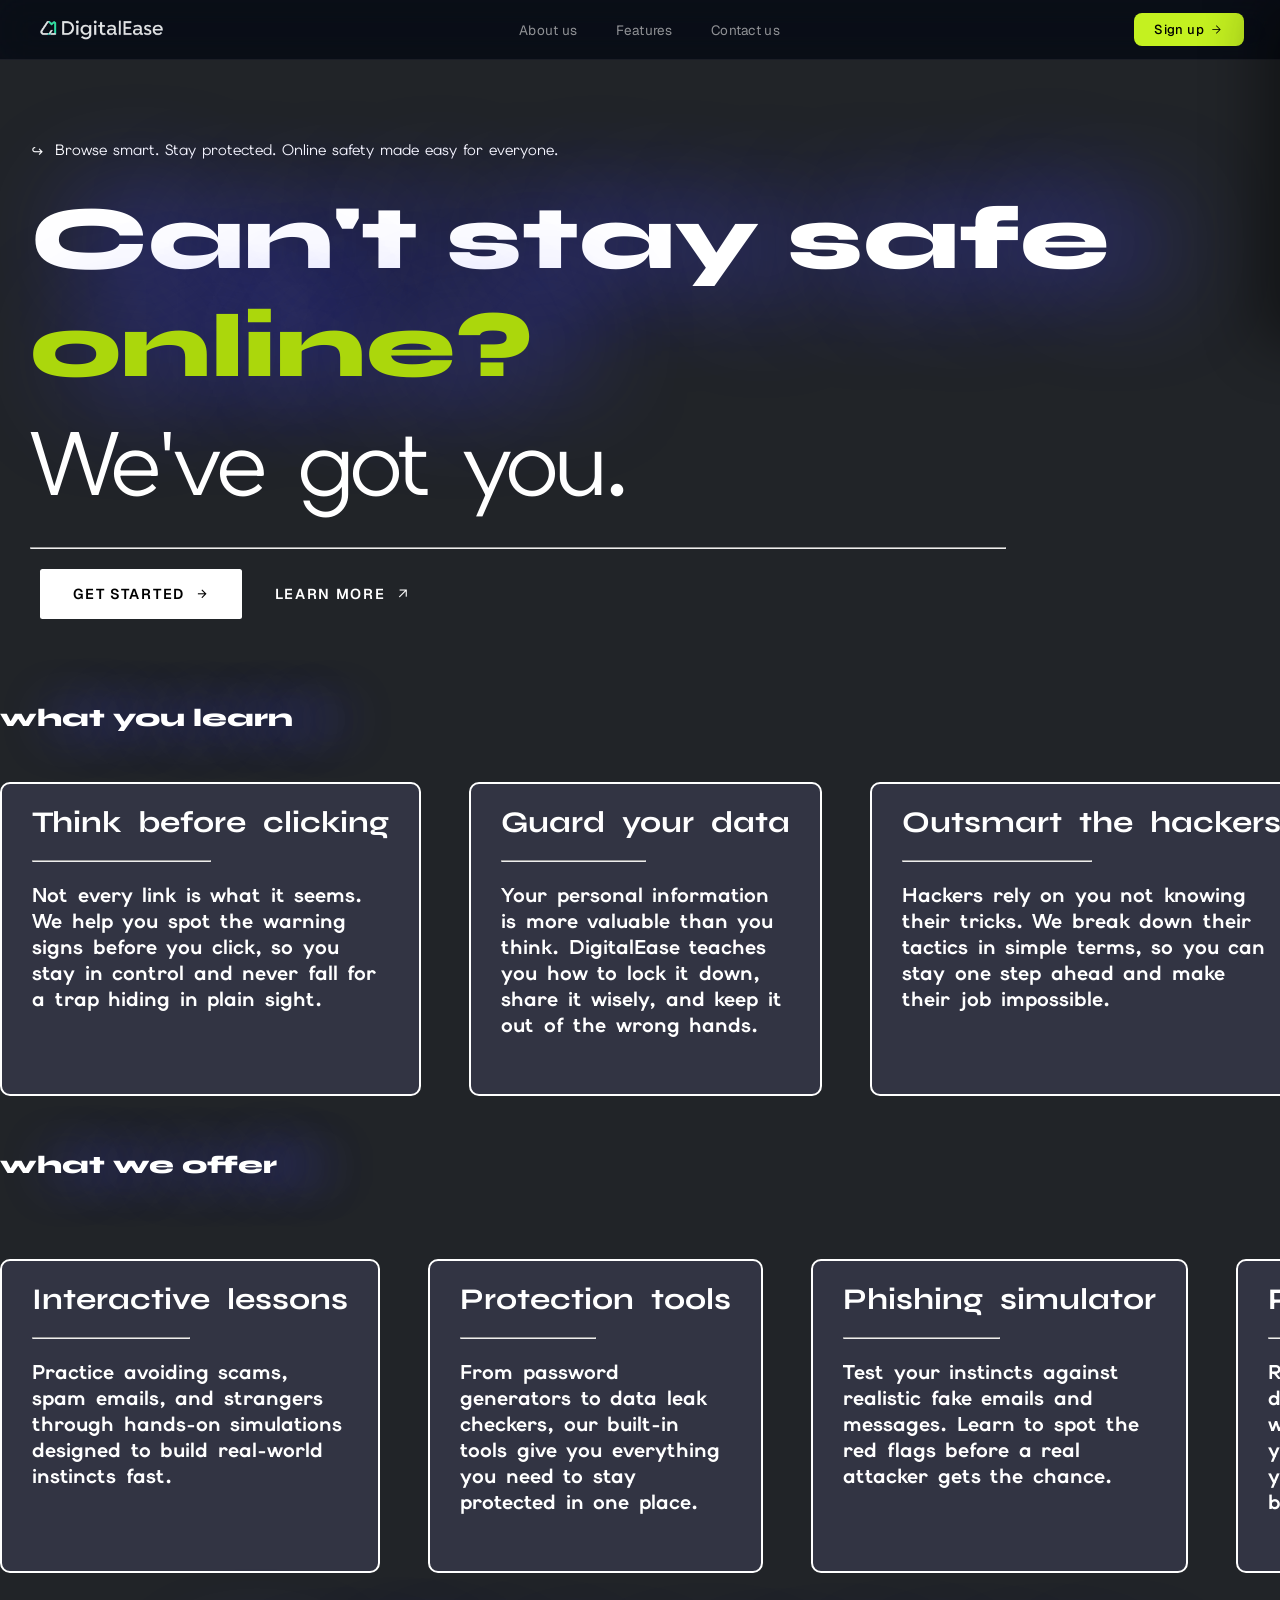
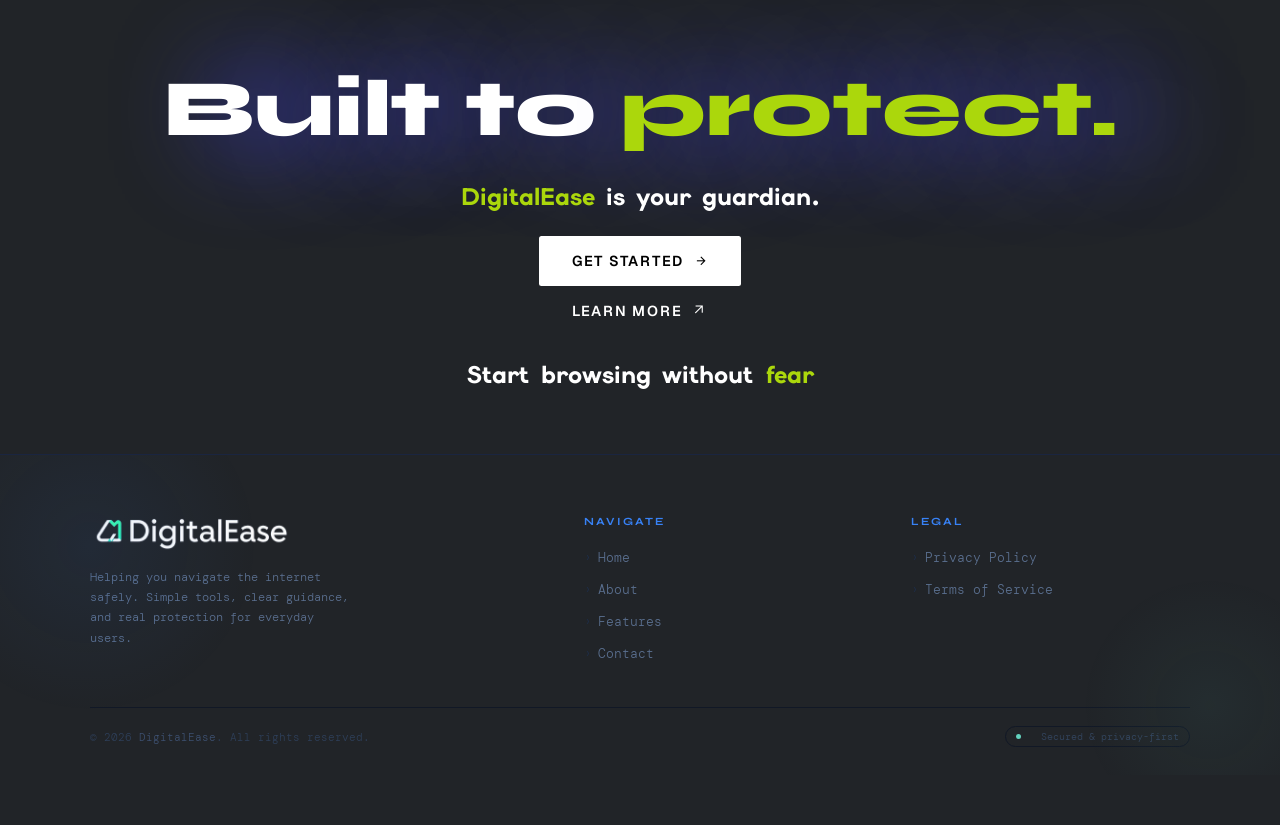
==== commit e4cadd91: "commit" ====
--- a/index.html
+++ b/index.html
@@ -283,7 +283,7 @@
               <span class="ms">arrow_forward</span>
             </button>
           </a>
-          <a class="lm-a" href="pages/signup.html">
+          <a class="lm-a" href="pages/about.html">
             <button class="lm">
               Learn More <span class="ms lm-ms" translate="no">arrow_outward</span>
             </button>
--- a/styles/general.css
+++ b/styles/general.css
@@ -1,6 +1,12 @@
 * {
   margin: 0;
   padding: 0;
+}
+
+*,
+*::before,
+*::after {
+  box-sizing: border-box;
 }
 
 *::selection {
@@ -25,6 +31,13 @@
 
 body {
   background-color: rgb(33, 36, 40);
+  overflow-x: hidden;
+}
+
+main {
+  width: 100%;
+  max-width: 1600px;
+  margin: 0 auto;
 }
 
 ::-webkit-scrollbar {
@@ -44,3 +57,10 @@
 ::-webkit-scrollbar-thumb:hover {
   background-color: #d4f542;
 }
+
+@media (max-width: 768px) {
+  main {
+    padding-left: 86px;
+    padding-right: 16px;
+  }
+}
--- a/styles/header.css
+++ b/styles/header.css
@@ -239,7 +239,7 @@
   flex-direction: column;
   gap: 4px;
   font-family: "Geist", sans-serif;
-  font-size: 11px;
+  font-size: 18px;
   font-weight: 600;
   letter-spacing: 0.1em;
   text-transform: uppercase;
